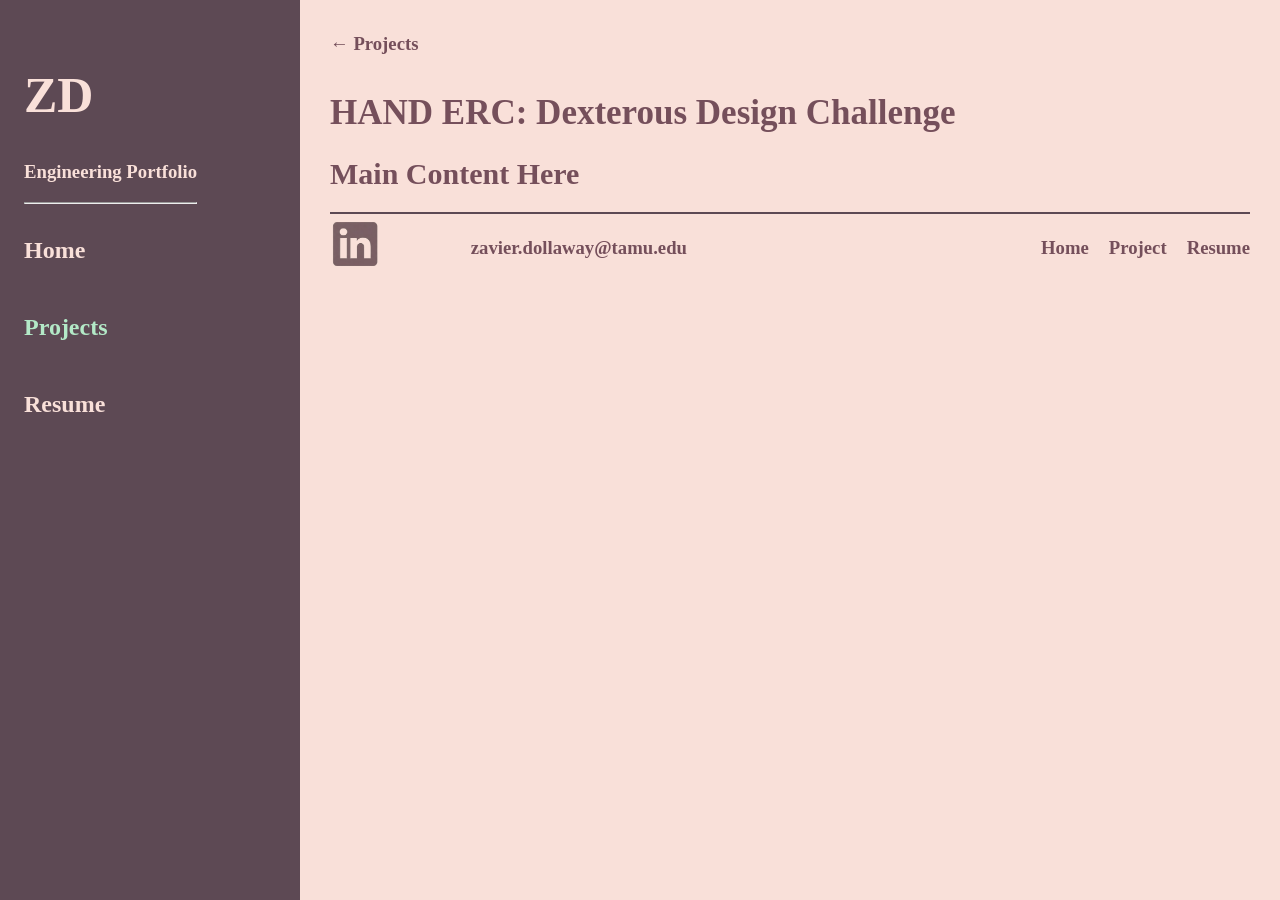
==== DexterousDesignChallenge/index.html @ 6ede53c8 "Add files via upload" ====
<!DOCTYPE html>
<html lang="en">
<head>
  <meta charset="UTF-8">
  <meta name="viewport" content="width=device-width, initial-scale=1.0">
  <meta name="description" content="Engineering Portfolio for Zavier Dollaway">
  <title>Zavier Dollaway Portfolio</title>
  <link rel="stylesheet" href="../styles.css">
  <link rel="icon" type="image/png" href="../Assets/favicon.png">
</head>

<body class="page-layout">
    <header class="site-rail">
        <div class="header">
            <h1>ZD</h1>
            <h3>Engineering Portfolio</h3>
            <hr/>
        </div>
        <nav>
            <a href="../index.html"><h2>Home</h2></a>
            <a href="../Projects/index.html"><h2 class="active">Projects</h2></a>
            <a href="../Resume/index.html"><h2>Resume</h2></a>
        </nav>
    </header>
    <main class="main-content">
        <a href="../Projects/index.html"><h3>← Projects</h3></a>
        <h1 class="article-header">HAND ERC: Dexterous Design Challenge</h1>
        <h2>Main Content Here</h2>
        <footer class="site-footer">
            <a href="www.linkedin.com/in/zavier-dollaway-00a139237" target="_blank"><img class="footer-img" src="../Assets/Icons/linkedin.png"/></a>
            <a href="mailto:zavier.dollaway@tamu.edu" target="_blank"><h3>zavier.dollaway@tamu.edu</h3></a>
            <div class="footer-nav">
                <a href="../index.html"><h3>Home</h3></a>
                <a href="../Projects/index.html"><h3>Project</h3></a>
                <a href="../Resume/index.html"><h3>Resume</h3></a>
            </div>
        </footer>
    </main>
</body>
---- styles.css ----
@import url('https://fonts.googleapis.com/css2?family=DM+Mono:wght@400;500&family=Manrope:wght@400;500;600;700;800&display=swap');


:root{--blauve: #5D4954;--pauve: #754F5B;--brauve: #7D6167;--tauve: #B3E9C7;--lauve: #F9E0D9}

*{box-sizing: border-box;}
html{scroll-behavior: smooth;}
body{margin:0;background: var(--lauve); color:var(--blauve);font-family: Georgia, 'Times New Roman', Times, serif; line-height: 1.55;}
a{color:inherit; text-decoration: none;}

/* Layout */
.page-layout {display: flex;min-height: 100vh;}
/*.site-rail {position: sticky;height: 100vh;align-self: start;width: 300px;flex-shrink: 0;background: var(--blauve);color: var(--lauve);padding: 30px 24px;display: flex;flex-direction: column;align-items: flex-start;}*/
.site-rail {
    position: sticky;
    top: 0;
    height: 100vh;
    width: 300px;
    flex-shrink: 0;
    background: var(--blauve);
    color: var(--lauve);
    padding: 30px 24px;
    display: flex;
    flex-direction: column;
    align-items: flex-start;
    align-self: flex-start;
    overflow-y: auto;
}
.site-rail nav {display: grid;width:100%;grid-template-columns: 1fr;}
.sidebar nav a {color: #cccccc;text-decoration: none;}
.sidebar nav a:hover {color: white;}
.header {line-height:1.25}.header h1{font-size:50px}
.main-content {flex: 1; min-width: 0; padding: 10px 30px; color: var(--pauve); display: flex; flex-direction: column;}
.main-content h1{font-size: 75px;margin-bottom:10px;margin-top:10px;margin-bottom:5px}
.main-content h2{font-size:30px;margin-top:5px;margin-bottom:0px}
.mc-head h1{font-size:75px;line-height:0.5}
.top-border{border-top: 2px solid var(--blauve)}
.site-footer {margin-top:15px;border-top:2px solid var(--blauve);display:grid;width:100%;gap:5px 24px 24px 24px ;grid-template-columns: 1fr 1fr 4fr;align-items: center;}
.site-footer > div{justify-content: right;}
.footer-nav{display:flex;flex-direction: row;gap:20px}
.resource-border-2{display:grid;width:100%;gap:24px;grid-template-columns: repeat(2,minmax(0,1fr));}
.resource-border-3{display:grid;width:100%;gap:24px;grid-template-columns: repeat(3,minmax(0,1fr));}
.skill-split-3{display:grid;width:100%;gap:24px;grid-template-columns: repeat(3,minmax(0,1fr));margin-bottom: 15px;row-gap:40px}
.skill-split-3 > div{text-align:center}

.project-card{background:var(--brauve);color:var(--lauve);padding: 15px;border-radius:8px;align-items:center;margin-top:10px;line-height: 1.3;}
.project-card img{width:100%; border-radius:8px;}
.project-card h2{font-size: 20px}
.project-card p{font-size: 20px;}
.project-split-3{display:grid;width:100%;column-gap:24px;row-gap:12px;grid-template-columns:minmax(0,3fr) minmax(0,6fr) minmax(0,1fr)}
.project-card .arrow{display:block;width:75px;height:auto}
.resume-frame{display:block;width:100%;max-width:900px;height:1150px;margin:30px auto;border:none;background:transparent;}
.resume-mobile{display:none}

.resource-card {background: var(--brauve);color: var(--lauve);padding: 20px 20px 15px;border-radius: 16px;text-align: center;}
.resource-card p{font-size:20px}
.resource-card img{width:100%;border-radius:16px;}
.resource-card h2,.resource-card h3, .resource-card h6{line-height:1;margin-top:10px}
.footer-img{width:50px}


.project-tags {margin-top:20px;display: flex;flex-wrap: wrap;gap: 8px;align-items: left;justify-content: left;}
.tag {display: inline-flex;align-items: center;justify-content: center;border: 1px solid var(--tauve);border-radius: 6px;padding: 5px 12px;font-size: 12px;line-height: 1.2;white-space: nowrap;}


/* Cosmetic */
.border{box-shadow: 0 5px 10px var(--blauve);border-radius:5px}
.active{color:var(--tauve)}
.skill-icon {width: 80px;height: 80px;min-width: 80px;min-height: 80px;flex: 0 0 80px;background-color: var(--lauve);border-radius: 50%;display: flex;justify-content: center;align-items: center;margin: 0 auto;}
.skill-icon img {width: 45px;height: 45px;object-fit: contain;}
.skill-split-3 .skill-icon {justify-self: center;align-self: center;}
.skill-split-3{justify-self: center;align-self: center;}
img.skill-icon {display: block;width: 100px;height: 100px;min-width: 100px;max-width: 100px;padding: 15px;background-color: var(--lauve); clip-path: circle(50%);object-fit: contain;margin: 0 auto;}
.skill-split-3 p{font-size:16px;text-align:center;margin:0}

.project-card {background: var(--brauve);color: var(--lauve);padding: 15px;border-radius: 8px;cursor: pointer;transition: background-color 0.25s ease,transform 0.25s ease;}
.project-card:hover {background: var(--blauve);transform: translateY(-4px);}

/* Project Articles */
.main-content .article-header{font-size: 35px;}


/* Phone */
@media (max-width: 700px) {
    .site-rail {
        position: relative;
        height: auto;
        width: 100%;
        padding: 5px 20px 20px;
    }
    .page-layout {flex-direction: column;}
    .header h1{font-size:30px}
    .page-layout h2{font-size: 12px;}
    .header h3{display: none;}
    .header hr{display:none}
    .site-rail {width: 100%;padding: 5px 20px 20px}
    .site-rail nav{line-height:0.5;display:flex;justify-content:center;grid-template-columns: repeat(3,1fr);gap:1rem}
    .site-rail h2{font-size: 20px;}
    .main-content {flex:1;padding: 28px 20px;}
    .main-content h1{font-size: 50px;}
    .main-content h2{font-size:20px}
    .mc-head h1{font-size:25px;}
    .mc-head h4{font-size:10px}
    .bottom-border{border-bottom:0px}
    .resource-border-2,.skill-split-3, .project-split-3{grid-template-columns: 1fr}
    .site-footer h3{font-size:10px}
    .site-footer > div{display:none}
    .footer-img{width:15px}
    .resource-border-2 h1,.resource-border-3 h1{font-size:10px}
    .resource-border-3 h2{font-size:10px}
    .tag{font-size:10px}
    .resource-border-3{gap:12px;justify-content:center;grid-template-columns: repeat(2,1fr);}
    .resource-card{padding: 10px 10px 10px}
    .resource-card img {border-radius: 16px;}
    .resource-card h1{font-size:16px}
    .resource-card h3{font-size:12px;}
    .skill-split-3 p{font-size:12px}
    img.skill-icon {width: 80px;height: 80px;min-width: 80px;max-width: 80px;min-height: 80px;max-height: 80px;padding: 12px;}
    .project-card .arrow{display:none}
    .project-card img{margin-bottom: 5px;}
    .project-card h2{margin-top:5px}
    .project-card p{font-size: 12px;}
    .resume-frame {display:none}
    .resume-mobile{display:block}
    .resource-border-2 .resource-card p {font-size: 18px;line-height: 1.6;}
    .resource-border-2 .resource-card h1 {font-size: 28px;}
    .resource-border-2 .resource-card {padding: 25px 20px;}
    }
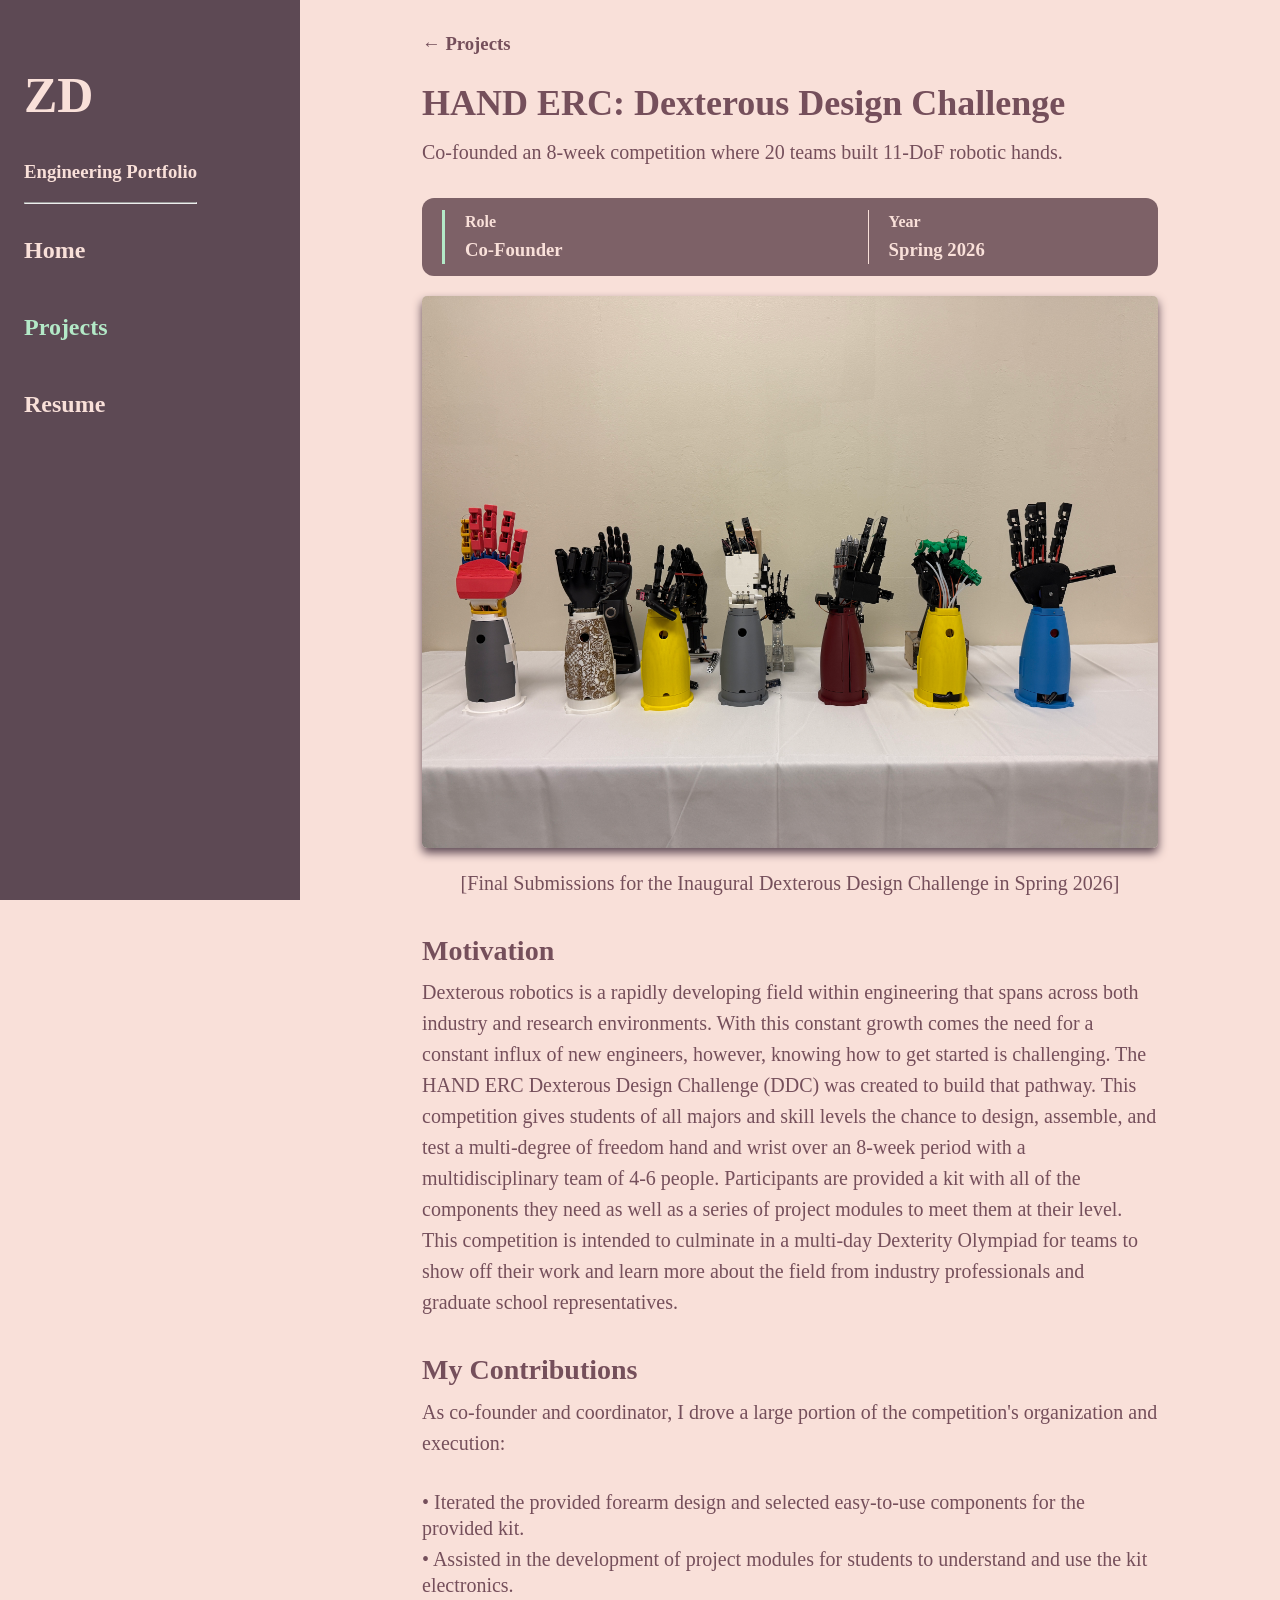
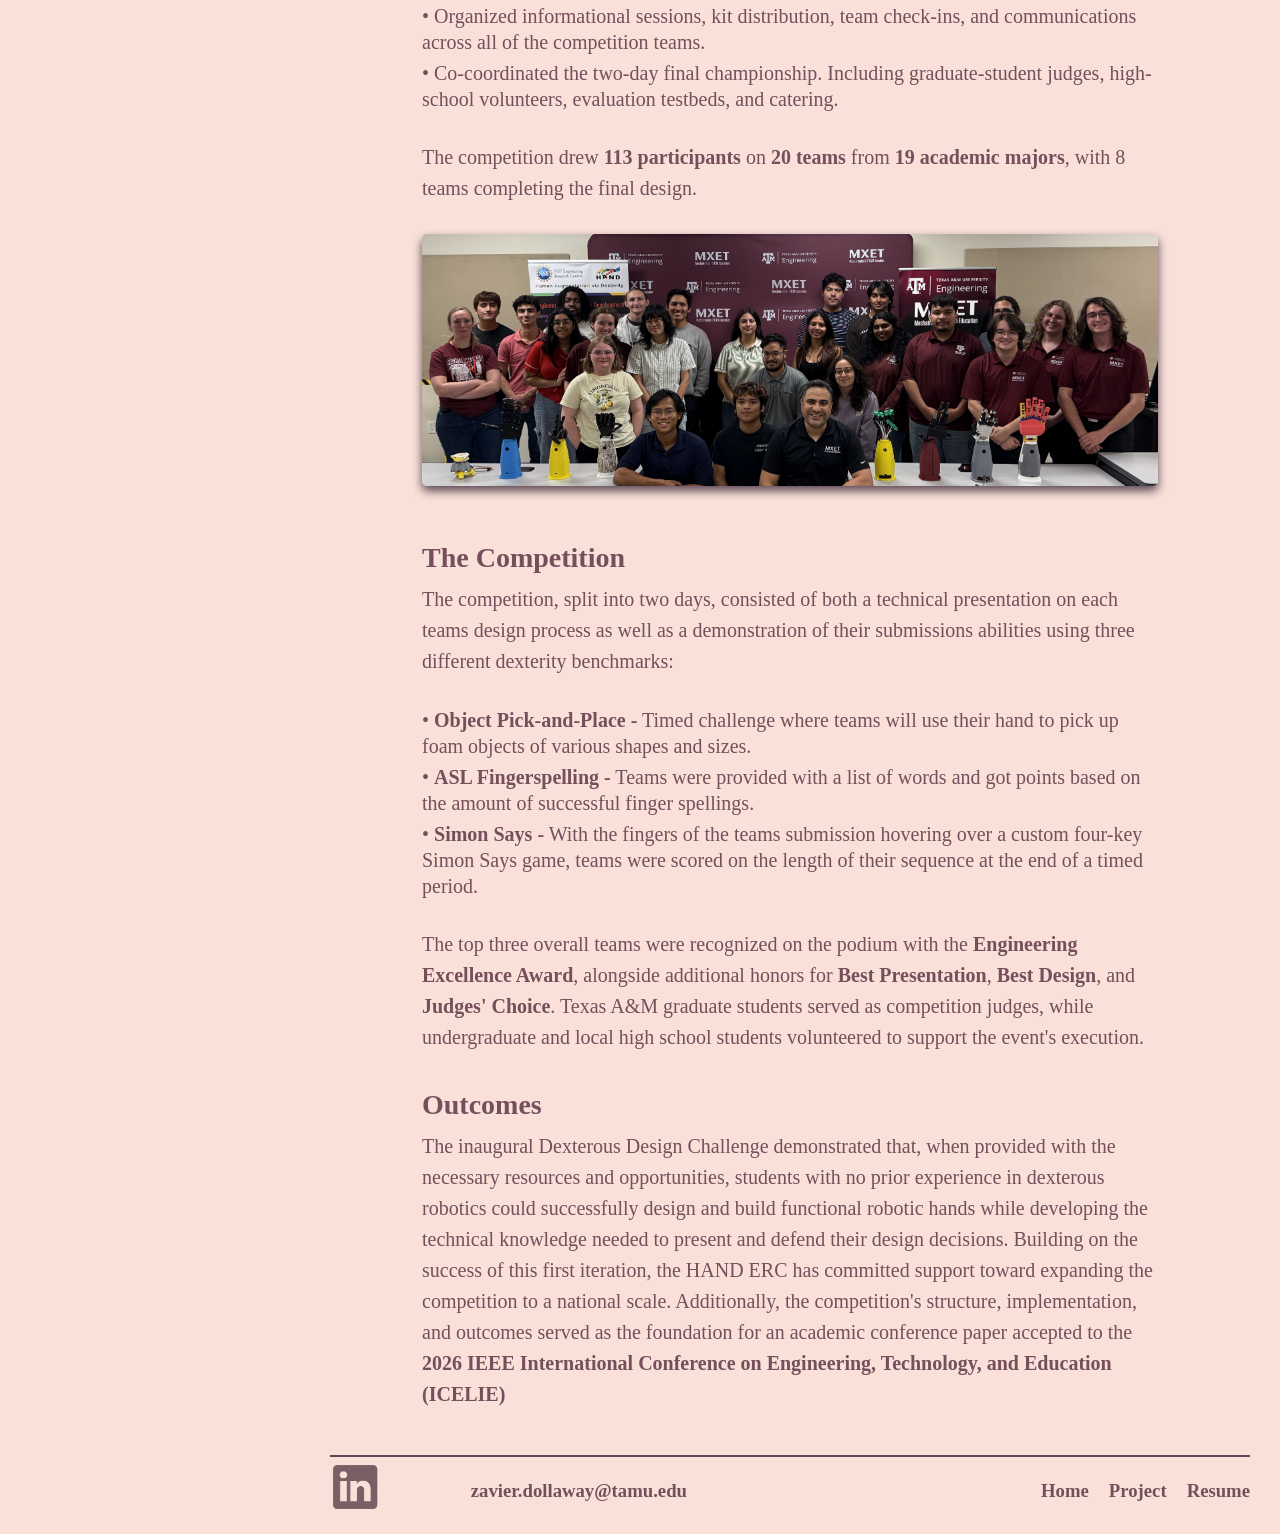
==== commit 34c74403: "Addition of the Dexterous Design Challenge Project" ====
--- a/DexterousDesignChallenge/index.html
+++ b/DexterousDesignChallenge/index.html
@@ -3,8 +3,8 @@
 <head>
   <meta charset="UTF-8">
   <meta name="viewport" content="width=device-width, initial-scale=1.0">
-  <meta name="description" content="Engineering Portfolio for Zavier Dollaway">
-  <title>Zavier Dollaway Portfolio</title>
+  <meta name="description" content="Explore the portfolio of Zavier Dollaway,a Mechatronics Engineering Technology student atTexas A&M University specializing in robotics,embedded systems, and engineering design.">
+  <title>Zavier Dollaway | Mechatronics & Robotics Engineer</title>
   <link rel="stylesheet" href="../styles.css">
   <link rel="icon" type="image/png" href="../Assets/favicon.png">
 </head>
@@ -23,9 +23,48 @@
         </nav>
     </header>
     <main class="main-content">
-        <a href="../Projects/index.html"><h3>← Projects</h3></a>
-        <h1 class="article-header">HAND ERC: Dexterous Design Challenge</h1>
-        <h2>Main Content Here</h2>
+        <article class="project-article">
+            <a href="../Projects/index.html"><h3>← Projects</h3></a>
+            <h1>HAND ERC: Dexterous Design Challenge</h1>
+            <p>Co-founded an 8-week competition where 20 teams built 11-DoF robotic hands.</p>
+            <div class="project-info">
+                <div class="role">
+                    <h4>Role</h4>
+                    <h3>Co-Founder</h3>
+                </div>
+                <div class="year">
+                    <h4>Year</h4>
+                    <h3>Spring 2026</h3>
+                </div>
+            </div>
+            <img src="../Assets/Projects/DDC-Submissions.JPG"/>
+            <p class="caption">[Final Submissions for the Inaugural Dexterous Design Challenge in Spring 2026]</p>
+            <h2>Motivation</h2>
+            <p>Dexterous robotics is a rapidly developing field within engineering that spans across both industry and research environments. With this constant growth comes the need for a constant influx of new engineers, however, knowing how to get started is challenging. The HAND ERC Dexterous Design Challenge (DDC) was created to build that pathway. This competition gives students of all majors and skill levels the chance to design, assemble, and test a multi-degree of freedom hand and wrist over an 8-week period with a multidisciplinary team of 4-6 people. Participants are provided a kit with all of the components they need as well as a series of project modules to meet them at their level. This competition is intended to culminate in a multi-day Dexterity Olympiad for teams to show off their work and learn more about the field from industry professionals and graduate school representatives.</p>
+            <h2>My Contributions</h2>
+            <p>As co-founder and coordinator, I drove a large portion of the competition's organization and execution:</p>
+            <div class="contr">
+                <p>• Iterated the provided forearm design and selected easy-to-use components for the provided kit.</p>
+                <p>• Assisted in the development of project modules for students to understand and use the kit electronics.</p>
+                <p>• Organized informational sessions, kit distribution, team check-ins, and communications across all of the competition teams.</p>
+                <p>• Co-coordinated the two-day final championship. Including graduate-student judges, high-school volunteers, evaluation testbeds, and catering.</p>
+            </div>
+            <br/>
+            <p>The competition drew <b>113 participants</b> on <b>20 teams</b> from <b>19 academic majors</b>, with 8 teams completing the final design.</p>
+            <img class="border" src="../Assets/Projects/DDC-Ceremony.JPG">
+            <br/>
+            <h2>The Competition</h2>
+            <p>The competition, split into two days, consisted of both a technical presentation on each teams design process as well as a demonstration of their submissions abilities using three different dexterity benchmarks:</p>
+            <div class="contr">
+                <p>• <b>Object Pick-and-Place -</b> Timed challenge where teams will use their hand to pick up foam objects of various shapes and sizes.</p>
+                <p>• <b>ASL Fingerspelling -</b> Teams were provided with a list of words and got points based on the amount of successful finger spellings.</p>
+                <p>• <b>Simon Says -</b> With the fingers of the teams submission hovering over a custom four-key Simon Says game, teams were scored on the length of their sequence at the end of a timed period.</p>
+            </div>
+            <br/>
+            <p>The top three overall teams were recognized on the podium with the <b>Engineering Excellence Award</b>, alongside additional honors for <b>Best Presentation</b>, <b>Best Design</b>, and <b>Judges' Choice</b>. Texas A&M graduate students served as competition judges, while undergraduate and local high school students volunteered to support the event's execution. </p>
+            <h2>Outcomes</h2>
+            <p>The inaugural Dexterous Design Challenge demonstrated that, when provided with the necessary resources and opportunities, students with no prior experience in dexterous robotics could successfully design and build functional robotic hands while developing the technical knowledge needed to present and defend their design decisions. Building on the success of this first iteration, the HAND ERC has committed support toward expanding the competition to a national scale. Additionally, the competition's structure, implementation, and outcomes served as the foundation for an academic conference paper accepted to the <b>2026 IEEE International Conference on Engineering, Technology, and Education (ICELIE)</b></p>
+        </article>
         <footer class="site-footer">
             <a href="www.linkedin.com/in/zavier-dollaway-00a139237" target="_blank"><img class="footer-img" src="../Assets/Icons/linkedin.png"/></a>
             <a href="mailto:zavier.dollaway@tamu.edu" target="_blank"><h3>zavier.dollaway@tamu.edu</h3></a>
--- a/styles.css
+++ b/styles.css
@@ -77,8 +77,19 @@
 .project-card:hover {background: var(--blauve);transform: translateY(-4px);}
 
 /* Project Articles */
-.main-content .article-header{font-size: 35px;}
-
+.project-article{width:80%;margin:auto}
+.project-article h1{font-size: 36px;}
+.project-article h2{font-size:28px}
+.project-article p{font-size:20px;margin-bottom:30px;margin-top:5px}
+.project-article img {display: block;width: 100%;max-width: 850px;height: auto;margin: 20px auto;border-radius: 12px;box-shadow: 0 5px 10px var(--blauve);border-radius:5px;}
+.project-article .caption{text-align:center;}
+.project-info{align-items: center;padding:12px 20px;display:grid;width:100%;grid-template-columns: 3fr 2fr;color:var(--lauve);background-color:var(--brauve);border-radius: 12px;gap:20px;}
+.role{padding-left:20px;border-left:3px solid var(--tauve)}
+.year{padding-left:20px;border-left:1px solid var(--lauve)}
+.project-info h3, .project-info h4{margin:0px}
+.contr {display: flex;flex-direction: column;gap: 5px;}
+.contr p {margin: 0;line-height: 1.3;}
+.project-split-2{display:grid;grid-template-columns: 1fr 1fr;column-gap:24px}
 
 /* Phone */
 @media (max-width: 700px) {
@@ -103,7 +114,8 @@
     .mc-head h4{font-size:10px}
     .bottom-border{border-bottom:0px}
     .resource-border-2,.skill-split-3, .project-split-3{grid-template-columns: 1fr}
-    .site-footer h3{font-size:10px}
+    .site-footer{gap:48px}
+    .site-footer h3{font-size:15px}
     .site-footer > div{display:none}
     .footer-img{width:15px}
     .resource-border-2 h1,.resource-border-3 h1{font-size:10px}
@@ -125,4 +137,8 @@
     .resource-border-2 .resource-card p {font-size: 18px;line-height: 1.6;}
     .resource-border-2 .resource-card h1 {font-size: 28px;}
     .resource-border-2 .resource-card {padding: 25px 20px;}
+    .project-article{width:90%}
+    .project-article p{font-size: 16px;}
+    .project-article h1{font-size:32px}
+    .project-split-2{grid-template-columns: 1fr;}
     }
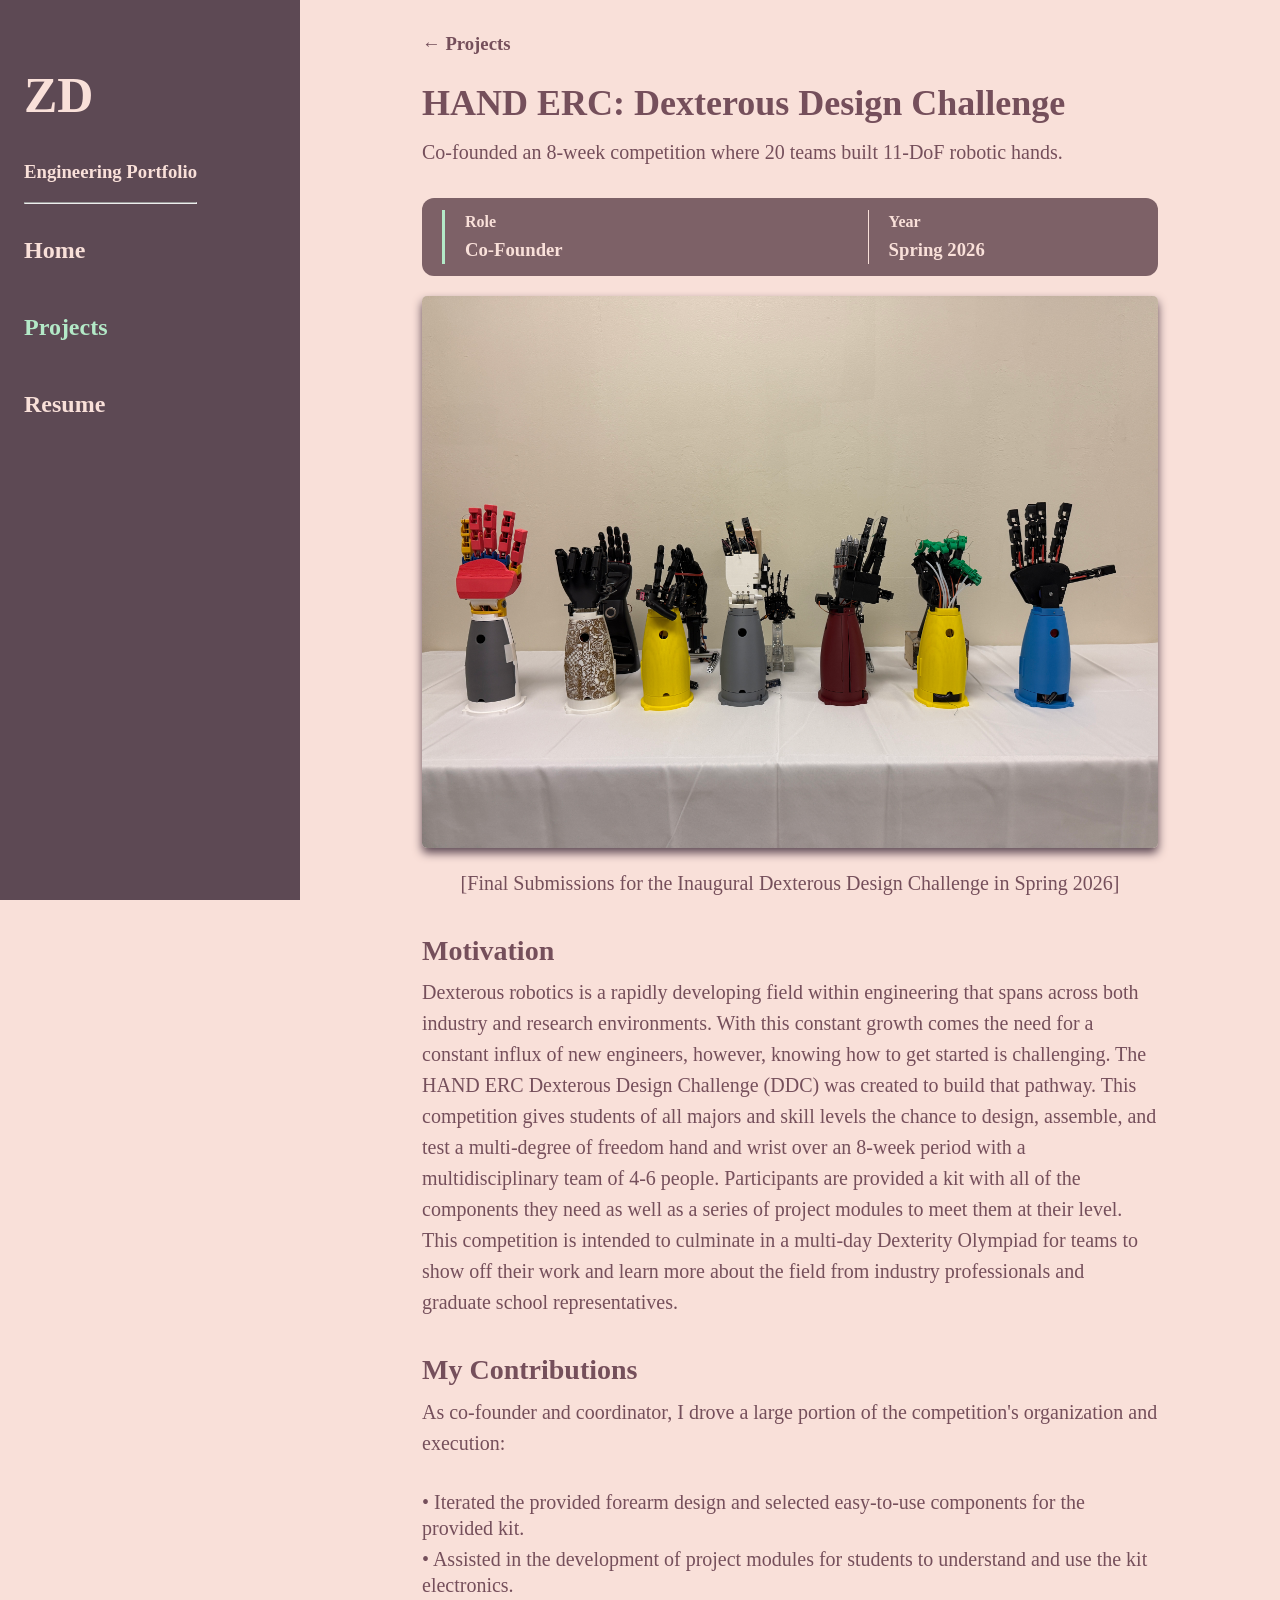
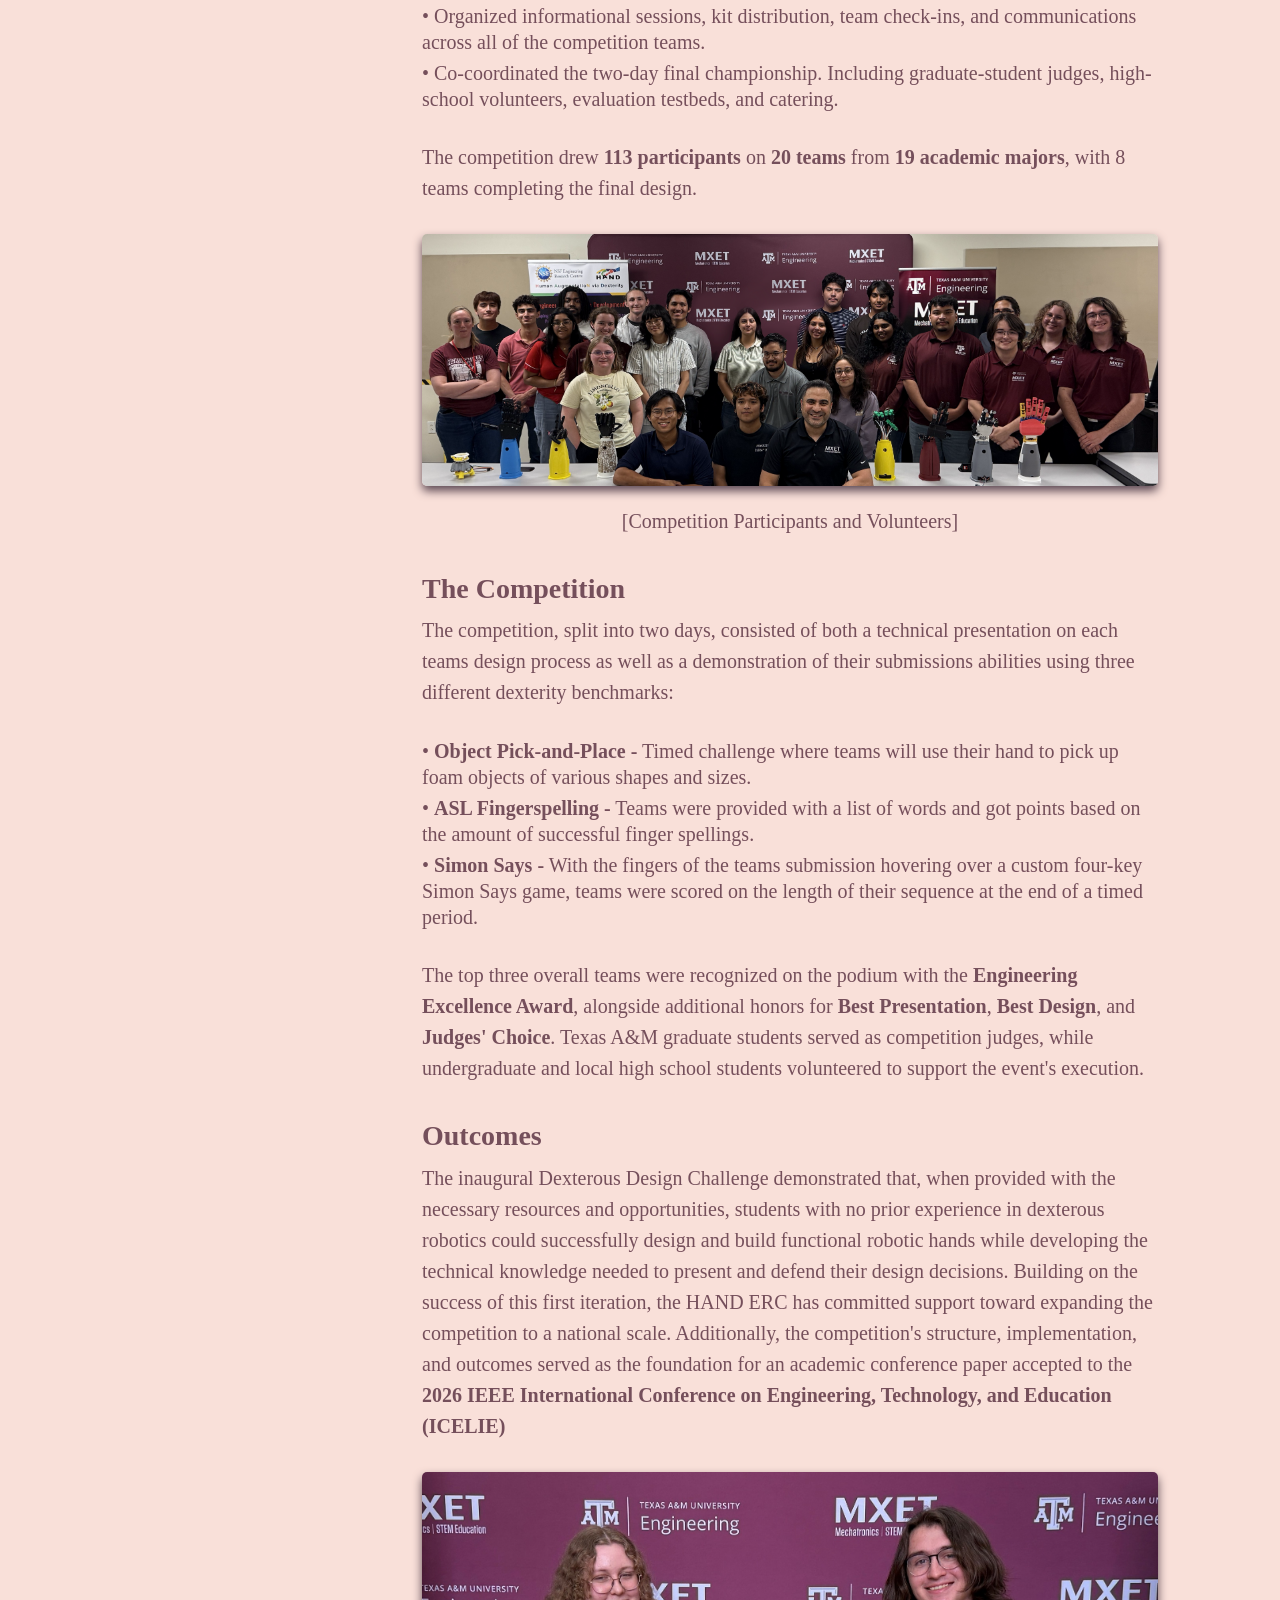
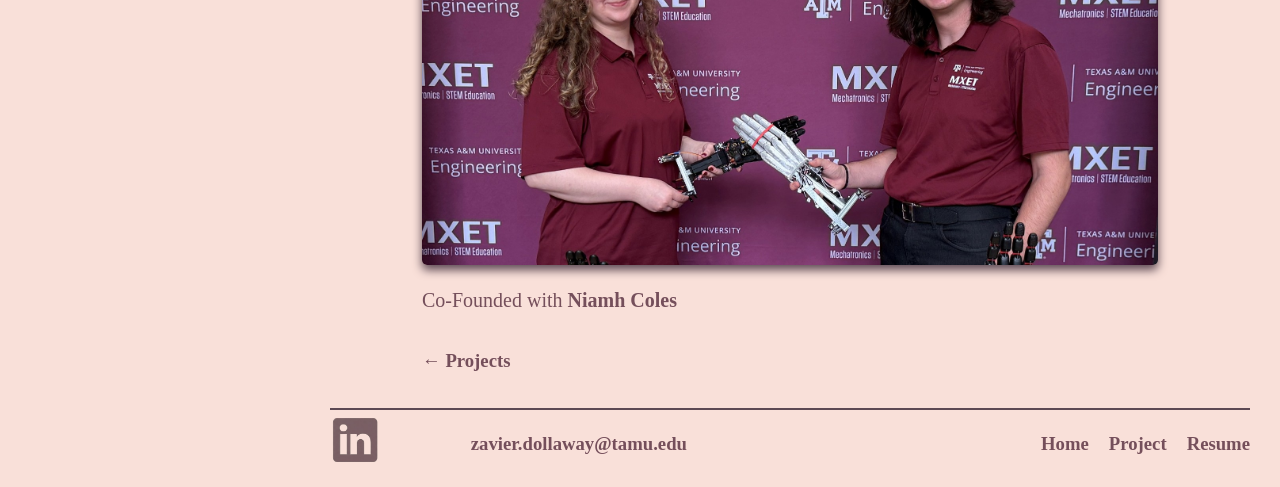
==== commit 55b1e1e3: "Updated DDC Article" ====
--- a/DexterousDesignChallenge/index.html
+++ b/DexterousDesignChallenge/index.html
@@ -52,7 +52,7 @@
             <br/>
             <p>The competition drew <b>113 participants</b> on <b>20 teams</b> from <b>19 academic majors</b>, with 8 teams completing the final design.</p>
             <img class="border" src="../Assets/Projects/DDC-Ceremony.JPG">
-            <br/>
+            <p class="caption">[Competition Participants and Volunteers]</p>
             <h2>The Competition</h2>
             <p>The competition, split into two days, consisted of both a technical presentation on each teams design process as well as a demonstration of their submissions abilities using three different dexterity benchmarks:</p>
             <div class="contr">
@@ -64,6 +64,9 @@
             <p>The top three overall teams were recognized on the podium with the <b>Engineering Excellence Award</b>, alongside additional honors for <b>Best Presentation</b>, <b>Best Design</b>, and <b>Judges' Choice</b>. Texas A&M graduate students served as competition judges, while undergraduate and local high school students volunteered to support the event's execution. </p>
             <h2>Outcomes</h2>
             <p>The inaugural Dexterous Design Challenge demonstrated that, when provided with the necessary resources and opportunities, students with no prior experience in dexterous robotics could successfully design and build functional robotic hands while developing the technical knowledge needed to present and defend their design decisions. Building on the success of this first iteration, the HAND ERC has committed support toward expanding the competition to a national scale. Additionally, the competition's structure, implementation, and outcomes served as the foundation for an academic conference paper accepted to the <b>2026 IEEE International Conference on Engineering, Technology, and Education (ICELIE)</b></p>
+            <img class="border" src="../Assets/Projects/DDC-Founders.JPG">
+            <p>Co-Founded with <a target="_blank" href="https://niamhcoles.dev/index.html"><b>Niamh Coles</b></a> </p>
+            <a href="../Projects/index.html"><h3>← Projects</h3></a>
         </article>
         <footer class="site-footer">
             <a href="www.linkedin.com/in/zavier-dollaway-00a139237" target="_blank"><img class="footer-img" src="../Assets/Icons/linkedin.png"/></a>
--- a/styles.css
+++ b/styles.css
@@ -1,144 +1,162 @@
-@import url('https://fonts.googleapis.com/css2?family=DM+Mono:wght@400;500&family=Manrope:wght@400;500;600;700;800&display=swap');
-
-
-:root{--blauve: #5D4954;--pauve: #754F5B;--brauve: #7D6167;--tauve: #B3E9C7;--lauve: #F9E0D9}
-
-*{box-sizing: border-box;}
-html{scroll-behavior: smooth;}
-body{margin:0;background: var(--lauve); color:var(--blauve);font-family: Georgia, 'Times New Roman', Times, serif; line-height: 1.55;}
-a{color:inherit; text-decoration: none;}
-
-/* Layout */
-.page-layout {display: flex;min-height: 100vh;}
-/*.site-rail {position: sticky;height: 100vh;align-self: start;width: 300px;flex-shrink: 0;background: var(--blauve);color: var(--lauve);padding: 30px 24px;display: flex;flex-direction: column;align-items: flex-start;}*/
-.site-rail {
-    position: sticky;
-    top: 0;
-    height: 100vh;
-    width: 300px;
-    flex-shrink: 0;
-    background: var(--blauve);
-    color: var(--lauve);
-    padding: 30px 24px;
-    display: flex;
-    flex-direction: column;
-    align-items: flex-start;
-    align-self: flex-start;
-    overflow-y: auto;
-}
-.site-rail nav {display: grid;width:100%;grid-template-columns: 1fr;}
-.sidebar nav a {color: #cccccc;text-decoration: none;}
-.sidebar nav a:hover {color: white;}
-.header {line-height:1.25}.header h1{font-size:50px}
-.main-content {flex: 1; min-width: 0; padding: 10px 30px; color: var(--pauve); display: flex; flex-direction: column;}
-.main-content h1{font-size: 75px;margin-bottom:10px;margin-top:10px;margin-bottom:5px}
-.main-content h2{font-size:30px;margin-top:5px;margin-bottom:0px}
-.mc-head h1{font-size:75px;line-height:0.5}
-.top-border{border-top: 2px solid var(--blauve)}
-.site-footer {margin-top:15px;border-top:2px solid var(--blauve);display:grid;width:100%;gap:5px 24px 24px 24px ;grid-template-columns: 1fr 1fr 4fr;align-items: center;}
-.site-footer > div{justify-content: right;}
-.footer-nav{display:flex;flex-direction: row;gap:20px}
-.resource-border-2{display:grid;width:100%;gap:24px;grid-template-columns: repeat(2,minmax(0,1fr));}
-.resource-border-3{display:grid;width:100%;gap:24px;grid-template-columns: repeat(3,minmax(0,1fr));}
-.skill-split-3{display:grid;width:100%;gap:24px;grid-template-columns: repeat(3,minmax(0,1fr));margin-bottom: 15px;row-gap:40px}
-.skill-split-3 > div{text-align:center}
-
-.project-card{background:var(--brauve);color:var(--lauve);padding: 15px;border-radius:8px;align-items:center;margin-top:10px;line-height: 1.3;}
-.project-card img{width:100%; border-radius:8px;}
-.project-card h2{font-size: 20px}
-.project-card p{font-size: 20px;}
-.project-split-3{display:grid;width:100%;column-gap:24px;row-gap:12px;grid-template-columns:minmax(0,3fr) minmax(0,6fr) minmax(0,1fr)}
-.project-card .arrow{display:block;width:75px;height:auto}
-.resume-frame{display:block;width:100%;max-width:900px;height:1150px;margin:30px auto;border:none;background:transparent;}
-.resume-mobile{display:none}
-
-.resource-card {background: var(--brauve);color: var(--lauve);padding: 20px 20px 15px;border-radius: 16px;text-align: center;}
-.resource-card p{font-size:20px}
-.resource-card img{width:100%;border-radius:16px;}
-.resource-card h2,.resource-card h3, .resource-card h6{line-height:1;margin-top:10px}
-.footer-img{width:50px}
-
-
-.project-tags {margin-top:20px;display: flex;flex-wrap: wrap;gap: 8px;align-items: left;justify-content: left;}
-.tag {display: inline-flex;align-items: center;justify-content: center;border: 1px solid var(--tauve);border-radius: 6px;padding: 5px 12px;font-size: 12px;line-height: 1.2;white-space: nowrap;}
-
-
-/* Cosmetic */
-.border{box-shadow: 0 5px 10px var(--blauve);border-radius:5px}
-.active{color:var(--tauve)}
-.skill-icon {width: 80px;height: 80px;min-width: 80px;min-height: 80px;flex: 0 0 80px;background-color: var(--lauve);border-radius: 50%;display: flex;justify-content: center;align-items: center;margin: 0 auto;}
-.skill-icon img {width: 45px;height: 45px;object-fit: contain;}
-.skill-split-3 .skill-icon {justify-self: center;align-self: center;}
-.skill-split-3{justify-self: center;align-self: center;}
-img.skill-icon {display: block;width: 100px;height: 100px;min-width: 100px;max-width: 100px;padding: 15px;background-color: var(--lauve); clip-path: circle(50%);object-fit: contain;margin: 0 auto;}
-.skill-split-3 p{font-size:16px;text-align:center;margin:0}
-
-.project-card {background: var(--brauve);color: var(--lauve);padding: 15px;border-radius: 8px;cursor: pointer;transition: background-color 0.25s ease,transform 0.25s ease;}
-.project-card:hover {background: var(--blauve);transform: translateY(-4px);}
-
-/* Project Articles */
-.project-article{width:80%;margin:auto}
-.project-article h1{font-size: 36px;}
-.project-article h2{font-size:28px}
-.project-article p{font-size:20px;margin-bottom:30px;margin-top:5px}
-.project-article img {display: block;width: 100%;max-width: 850px;height: auto;margin: 20px auto;border-radius: 12px;box-shadow: 0 5px 10px var(--blauve);border-radius:5px;}
-.project-article .caption{text-align:center;}
-.project-info{align-items: center;padding:12px 20px;display:grid;width:100%;grid-template-columns: 3fr 2fr;color:var(--lauve);background-color:var(--brauve);border-radius: 12px;gap:20px;}
-.role{padding-left:20px;border-left:3px solid var(--tauve)}
-.year{padding-left:20px;border-left:1px solid var(--lauve)}
-.project-info h3, .project-info h4{margin:0px}
-.contr {display: flex;flex-direction: column;gap: 5px;}
-.contr p {margin: 0;line-height: 1.3;}
-.project-split-2{display:grid;grid-template-columns: 1fr 1fr;column-gap:24px}
-
-/* Phone */
-@media (max-width: 700px) {
-    .site-rail {
-        position: relative;
-        height: auto;
-        width: 100%;
-        padding: 5px 20px 20px;
-    }
-    .page-layout {flex-direction: column;}
-    .header h1{font-size:30px}
-    .page-layout h2{font-size: 12px;}
-    .header h3{display: none;}
-    .header hr{display:none}
-    .site-rail {width: 100%;padding: 5px 20px 20px}
-    .site-rail nav{line-height:0.5;display:flex;justify-content:center;grid-template-columns: repeat(3,1fr);gap:1rem}
-    .site-rail h2{font-size: 20px;}
-    .main-content {flex:1;padding: 28px 20px;}
-    .main-content h1{font-size: 50px;}
-    .main-content h2{font-size:20px}
-    .mc-head h1{font-size:25px;}
-    .mc-head h4{font-size:10px}
-    .bottom-border{border-bottom:0px}
-    .resource-border-2,.skill-split-3, .project-split-3{grid-template-columns: 1fr}
-    .site-footer{gap:48px}
-    .site-footer h3{font-size:15px}
-    .site-footer > div{display:none}
-    .footer-img{width:15px}
-    .resource-border-2 h1,.resource-border-3 h1{font-size:10px}
-    .resource-border-3 h2{font-size:10px}
-    .tag{font-size:10px}
-    .resource-border-3{gap:12px;justify-content:center;grid-template-columns: repeat(2,1fr);}
-    .resource-card{padding: 10px 10px 10px}
-    .resource-card img {border-radius: 16px;}
-    .resource-card h1{font-size:16px}
-    .resource-card h3{font-size:12px;}
-    .skill-split-3 p{font-size:12px}
-    img.skill-icon {width: 80px;height: 80px;min-width: 80px;max-width: 80px;min-height: 80px;max-height: 80px;padding: 12px;}
-    .project-card .arrow{display:none}
-    .project-card img{margin-bottom: 5px;}
-    .project-card h2{margin-top:5px}
-    .project-card p{font-size: 12px;}
-    .resume-frame {display:none}
-    .resume-mobile{display:block}
-    .resource-border-2 .resource-card p {font-size: 18px;line-height: 1.6;}
-    .resource-border-2 .resource-card h1 {font-size: 28px;}
-    .resource-border-2 .resource-card {padding: 25px 20px;}
-    .project-article{width:90%}
-    .project-article p{font-size: 16px;}
-    .project-article h1{font-size:32px}
-    .project-split-2{grid-template-columns: 1fr;}
-    }
+@import url('https://fonts.googleapis.com/css2?family=DM+Mono:wght@400;500&family=Manrope:wght@400;500;600;700;800&display=swap');
+
+
+:root{--blauve: #5D4954;--pauve: #754F5B;--brauve: #7D6167;--tauve: #B3E9C7;--lauve: #F9E0D9}
+
+*{box-sizing: border-box;}
+html{scroll-behavior: smooth;}
+body{margin:0;background: var(--lauve); color:var(--blauve);font-family: Georgia, 'Times New Roman', Times, serif; line-height: 1.55;}
+a{color:inherit; text-decoration: none;}
+
+/* Layout */
+.page-layout {display: flex;min-height: 100vh;}
+/*.site-rail {position: sticky;height: 100vh;align-self: start;width: 300px;flex-shrink: 0;background: var(--blauve);color: var(--lauve);padding: 30px 24px;display: flex;flex-direction: column;align-items: flex-start;}*/
+.site-rail {
+    position: sticky;
+    top: 0;
+    height: 100vh;
+    width: 300px;
+    flex-shrink: 0;
+    background: var(--blauve);
+    color: var(--lauve);
+    padding: 30px 24px;
+    display: flex;
+    flex-direction: column;
+    align-items: flex-start;
+    align-self: flex-start;
+    overflow-y: auto;
+}
+.site-rail nav {display: grid;width:100%;grid-template-columns: 1fr;}
+.sidebar nav a {color: #cccccc;text-decoration: none;}
+.sidebar nav a:hover {color: white;}
+.header {line-height:1.25}.header h1{font-size:50px}
+.main-content {flex: 1; min-width: 0; padding: 10px 30px; color: var(--pauve); display: flex; flex-direction: column;}
+.main-content h1{font-size: 75px;margin-bottom:10px;margin-top:10px;margin-bottom:5px}
+.main-content h2{font-size:30px;margin-top:5px;margin-bottom:0px}
+.mc-head h1{font-size:75px;line-height:1.1}
+.top-border{border-top: 2px solid var(--blauve)}
+.site-footer {margin-top:15px;border-top:2px solid var(--blauve);display:grid;width:100%;gap:5px 24px 24px 24px ;grid-template-columns: 1fr 1fr 4fr;align-items: center;}
+.site-footer > div{justify-content: right;}
+.footer-nav{display:flex;flex-direction: row;gap:20px}
+.resource-border-2{display:grid;width:100%;gap:24px;grid-template-columns: repeat(2,minmax(0,1fr));}
+.resource-border-3{display:grid;width:100%;gap:24px;grid-template-columns: repeat(3,minmax(0,1fr));}
+.skill-split-3{display:grid;width:100%;gap:24px;grid-template-columns: repeat(3,minmax(0,1fr));margin-bottom: 15px;row-gap:40px}
+.skill-split-3 > div{text-align:center}
+
+.project-card{background:var(--brauve);color:var(--lauve);padding: 15px;border-radius:8px;align-items:center;margin-top:10px;line-height: 1.3;}
+.project-card img{width:100%; border-radius:8px;}
+.project-card h2{font-size: 20px}
+.project-card p{font-size: 20px;}
+.project-split-3{display:grid;width:100%;column-gap:24px;row-gap:12px;grid-template-columns:minmax(0,3fr) minmax(0,6fr) minmax(0,1fr)}
+.project-card .arrow{display:block;width:75px;height:auto}
+.resume-frame{display:block;width:100%;max-width:900px;height:1150px;margin:30px auto;border:none;background:transparent;}
+.resume-mobile{display:none}
+
+.resource-card {background: var(--brauve);color: var(--lauve);padding: 20px 20px 15px;border-radius: 16px;text-align: center;}
+.resource-card p{font-size:20px}
+.resource-card img{width:100%;border-radius:16px;}
+.resource-card h2,.resource-card h3, .resource-card h6{line-height:1;margin-top:10px}
+.footer-img{width:50px}
+
+
+.project-tags {margin-top:20px;display: flex;flex-wrap: wrap;gap: 8px;align-items: left;justify-content: left;}
+.tag {display: inline-flex;align-items: center;justify-content: center;border: 1px solid var(--tauve);border-radius: 6px;padding: 5px 12px;font-size: 12px;line-height: 1.2;white-space: nowrap;}
+
+
+/* Cosmetic */
+.border{box-shadow: 0 5px 10px var(--blauve);border-radius:5px}
+.active{color:var(--tauve)}
+.skill-icon {width: 80px;height: 80px;min-width: 80px;min-height: 80px;flex: 0 0 80px;background-color: var(--lauve);border-radius: 50%;display: flex;justify-content: center;align-items: center;margin: 0 auto;}
+.skill-icon img {width: 45px;height: 45px;object-fit: contain;}
+.skill-split-3 .skill-icon {justify-self: center;align-self: center;}
+.skill-split-3{justify-self: center;align-self: center;}
+img.skill-icon {display: block;width: 100px;height: 100px;min-width: 100px;max-width: 100px;padding: 15px;background-color: var(--lauve); clip-path: circle(50%);object-fit: contain;margin: 0 auto;}
+.skill-split-3 p{font-size:16px;text-align:center;margin:0}
+
+.project-card {background: var(--brauve);color: var(--lauve);padding: 15px;border-radius: 8px;cursor: pointer;transition: background-color 0.25s ease,transform 0.25s ease;}
+.project-card:hover {background: var(--blauve);transform: translateY(-4px);}
+
+/* Project Articles */
+.project-article{width:80%;margin:auto}
+.project-article h1{font-size: 36px;}
+.project-article h2{font-size:28px}
+.project-article p{font-size:20px;margin-bottom:30px;margin-top:5px}
+.project-article img {display: block;width: 100%;max-width: 850px;height: auto;margin: 20px auto;border-radius: 12px;box-shadow: 0 5px 10px var(--blauve);border-radius:5px;}
+.project-article .caption{text-align:center;}
+.project-info{align-items: center;padding:12px 20px;display:grid;width:100%;grid-template-columns: 3fr 2fr;color:var(--lauve);background-color:var(--brauve);border-radius: 12px;gap:20px;}
+.role{padding-left:20px;border-left:3px solid var(--tauve)}
+.year{padding-left:20px;border-left:1px solid var(--lauve)}
+.project-info h3, .project-info h4{margin:0px}
+.contr {display: flex;flex-direction: column;gap: 5px;}
+.contr p {margin: 0;line-height: 1.3;}
+.project-split-2{display:grid;grid-template-columns: 1fr 1fr;column-gap:24px}
+
+/* Tablet / Half-screen Laptop */
+@media (min-width: 701px) and (max-width: 1100px) {
+    .site-rail {width:220px;padding:20px 15px;}
+    .main-content {padding:15px 20px;}
+    .main-content h1 {font-size:45px;}
+    .main-content h2 {font-size:24px;}
+    .mc-head h1 {font-size:45px;line-height:1.1;}
+    .resource-border-2 {grid-template-columns:1fr;}
+    .resource-border-3 {grid-template-columns:repeat(2,minmax(0,1fr));}
+    .skill-split-3 {grid-template-columns:repeat(2,minmax(0,1fr));}
+    .project-split-3 {grid-template-columns:1fr;}
+    .project-split-2 {grid-template-columns:1fr;}
+    .project-article {width:95%;}
+    .resource-card p {font-size:18px;}
+    .site-footer {grid-template-columns:1fr 2fr;}
+    .footer-nav {display:none;}
+}
+
+/* Phone */
+@media (max-width: 700px) {
+    .site-rail {
+        position: relative;
+        height: auto;
+        width: 100%;
+        padding: 5px 20px 20px;
+    }
+    .page-layout {flex-direction: column;}
+    .header h1{font-size:30px}
+    .page-layout h2{font-size: 12px;}
+    .header h3{display: none;}
+    .header hr{display:none}
+    .site-rail {width: 100%;padding: 5px 20px 20px}
+    .site-rail nav{line-height:0.5;display:flex;justify-content:center;grid-template-columns: repeat(3,1fr);gap:1rem}
+    .site-rail h2{font-size: 20px;}
+    .main-content {flex:1;padding: 28px 20px;}
+    .main-content h1{font-size: 50px;}
+    .main-content h2{font-size:20px}
+    .mc-head h1{font-size:25px;}
+    .mc-head h4{font-size:10px}
+    .bottom-border{border-bottom:0px}
+    .resource-border-2,.skill-split-3, .project-split-3{grid-template-columns: 1fr}
+    .site-footer{gap:48px}
+    .site-footer h3{font-size:15px}
+    .site-footer > div{display:none}
+    .footer-img{width:15px}
+    .resource-border-2 h1,.resource-border-3 h1{font-size:10px}
+    .resource-border-3 h2{font-size:10px}
+    .tag{font-size:10px}
+    .resource-border-3{gap:12px;justify-content:center;grid-template-columns: repeat(2,1fr);}
+    .resource-card{padding: 10px 10px 10px}
+    .resource-card img {border-radius: 16px;}
+    .resource-card h1{font-size:16px}
+    .resource-card h3{font-size:12px;}
+    .skill-split-3 p{font-size:12px}
+    img.skill-icon {width: 80px;height: 80px;min-width: 80px;max-width: 80px;min-height: 80px;max-height: 80px;padding: 12px;}
+    .project-card .arrow{display:none}
+    .project-card img{margin-bottom: 5px;}
+    .project-card h2{margin-top:5px}
+    .project-card p{font-size: 12px;}
+    .resume-frame {display:none}
+    .resume-mobile{display:block}
+    .resource-border-2 .resource-card p {font-size: 18px;line-height: 1.6;}
+    .resource-border-2 .resource-card h1 {font-size: 28px;}
+    .resource-border-2 .resource-card {padding: 25px 20px;}
+    .project-article{width:90%}
+    .project-article p{font-size: 16px;}
+    .project-article h1{font-size:32px}
+    .project-split-2{grid-template-columns: 1fr;}
+    }
